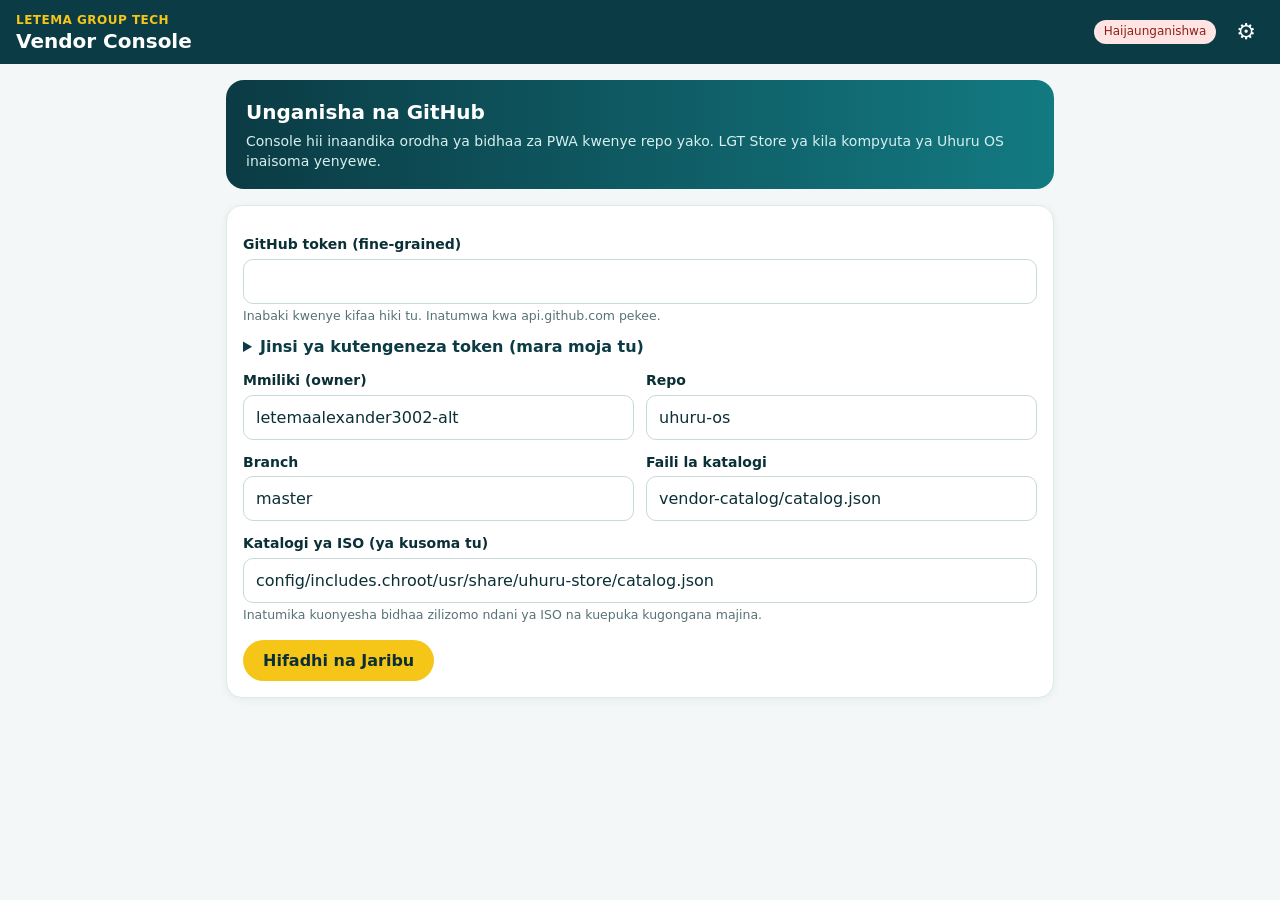
==== vendor-console/index.html @ 07d355ff "v16.0: awamu ya 6 - programu halisi za Letema, katalogi ya mbali na Vendor Console" ====
<!doctype html>
<html lang="sw">
<head>
<meta charset="utf-8">
<meta name="viewport" content="width=device-width, initial-scale=1">
<meta name="theme-color" content="#0b3b44">
<title>Letema Group Tech · Vendor Console</title>
<style>
:root{--teal:#0b3b44;--teal2:#137a82;--ink:#0b2f36;--muted:#587274;--gold:#f5c518;--bg:#f3f7f7;--card:#fff;--line:#dfe9e9;--bad:#b42318;--ok:#067647;--warn:#b54708}
*{box-sizing:border-box}
html,body{margin:0;background:var(--bg);color:var(--ink);font-family:system-ui,-apple-system,"Segoe UI",Roboto,sans-serif;font-size:16px;line-height:1.45}
header.top{position:sticky;top:0;z-index:5;background:var(--teal);color:#fff;display:flex;align-items:center;gap:12px;padding:12px 16px}
.brand{color:var(--gold);font-size:12px;font-weight:700;letter-spacing:.04em;text-transform:uppercase}
.title{font-size:20px;font-weight:800;line-height:1.1}
.grow{flex:1;min-width:0}
.brand,.title{white-space:nowrap}
.pill{font-size:12px;padding:3px 10px;border-radius:999px;background:rgba(255,255,255,.14);white-space:nowrap;max-width:42vw;overflow:hidden;text-overflow:ellipsis}
.pill.ok{background:#d1fadf;color:#05603a}.pill.off{background:#fee4e2;color:#912018}
button{font:inherit;cursor:pointer}
.icon-btn{background:transparent;border:0;color:#fff;font-size:22px;padding:4px 8px;border-radius:8px}
.icon-btn:hover{background:rgba(255,255,255,.14)}
main{max-width:860px;margin:0 auto;padding:16px 16px 96px}
.hero{background:linear-gradient(90deg,var(--teal),var(--teal2));color:#fff;border-radius:18px;padding:18px 20px;margin-bottom:16px}
.hero h1{margin:0 0 4px;font-size:20px}.hero p{margin:0;color:#d6efef;font-size:14px}
.card{background:var(--card);border:1px solid var(--line);border-radius:16px;padding:16px;box-shadow:0 2px 8px rgba(11,59,68,.06);margin-bottom:12px}
.row{display:flex;gap:12px;align-items:center}
.app{display:flex;gap:14px;align-items:center}
.app img,.app .ph{width:56px;height:56px;border-radius:12px;flex:none;object-fit:contain;background:#eef3f3}
.app .ph{display:flex;align-items:center;justify-content:center;font-weight:800;color:var(--teal);font-size:22px}
.app .meta{flex:1;min-width:0}
.app .name{font-weight:700;overflow:hidden;text-overflow:ellipsis;white-space:nowrap}
.app .sub{color:var(--muted);font-size:13px;overflow-wrap:anywhere}
.badge{display:inline-block;font-size:11px;font-weight:700;border-radius:999px;padding:1px 9px;background:#e6f1f1;color:var(--teal);margin-right:6px}
.badge.gold{background:var(--gold);color:var(--ink)}.badge.off{background:#fee4e2;color:#912018}
.btn{border:0;border-radius:999px;padding:9px 20px;font-weight:700;background:var(--gold);color:var(--ink)}
.btn:hover{background:#ffd43b}.btn.dark{background:var(--teal);color:#fff}.btn.dark:hover{background:var(--teal2)}
.btn.ghost{background:transparent;border:1px solid #c9d8d8;color:var(--muted)}
.btn.danger{background:transparent;border:1px solid var(--bad);color:var(--bad)}
.btn:disabled{opacity:.5;cursor:not-allowed}
h2{font-size:15px;margin:20px 0 10px;color:var(--teal);text-transform:uppercase;letter-spacing:.04em}
label{display:block;font-weight:600;font-size:14px;margin:12px 0 4px}
.hint{font-weight:400;color:var(--muted);font-size:12.5px;margin-top:3px}
input[type=text],input[type=password],input[type=number],input[type=url],select,textarea{width:100%;font:inherit;padding:10px 12px;border:1px solid #c9d8d8;border-radius:10px;background:#fff;color:var(--ink)}
textarea{min-height:84px;resize:vertical}
input:focus,select:focus,textarea:focus{outline:2px solid var(--gold);border-color:var(--gold)}
.grid2{display:grid;grid-template-columns:1fr 1fr;gap:12px}
@media(max-width:560px){.grid2{grid-template-columns:1fr}}
.banner{border-radius:12px;padding:10px 14px;margin-bottom:12px;font-size:14px}
.banner.warn{background:#fffaeb;border:1px solid #fedf89;color:var(--warn)}
.banner.bad{background:#fef3f2;border:1px solid #fecdca;color:var(--bad)}
.banner.ok{background:#ecfdf3;border:1px solid #abefc6;color:var(--ok)}
details{margin-top:10px}summary{cursor:pointer;font-weight:600;color:var(--teal)}
ol{padding-left:20px;margin:8px 0}li{margin:4px 0}
code{background:#eef3f3;border-radius:6px;padding:1px 6px;font-size:13px}
#overlay{position:fixed;inset:0;background:rgba(11,47,54,.55);z-index:20;display:flex;align-items:flex-end;justify-content:center;overflow:auto}
#overlay[hidden]{display:none}
.sheet{background:var(--bg);width:100%;max-width:760px;border-radius:20px 20px 0 0;padding:18px 16px 28px;max-height:96vh;overflow:auto}
@media(min-width:800px){#overlay{align-items:center}.sheet{border-radius:20px}}
.sheet h3{margin:0 0 6px;font-size:18px}
.preview{border:1px dashed #b7c9c9;border-radius:16px;padding:14px;background:#fff;margin:6px 0 4px;max-width:320px}
.preview .pn{font-weight:700}.preview .pd{color:var(--muted);font-size:14px;margin:8px 0 10px;min-height:40px}
.preview .pb{display:inline-block;background:var(--gold);color:var(--ink);font-weight:800;border-radius:999px;padding:5px 18px;font-size:14px}
.switch{display:flex;gap:10px;align-items:center;margin-top:12px;font-weight:600}
.switch input{width:20px;height:20px}
.errs{margin:10px 0 0;padding:10px 14px;border-radius:12px;background:#fef3f2;color:var(--bad);font-size:14px}
.errs ul{margin:4px 0 0;padding-left:18px}
#busy{position:fixed;left:0;right:0;top:0;z-index:30;background:var(--gold);color:var(--ink);font-weight:700;text-align:center;padding:8px;font-size:14px}
#busy[hidden]{display:none}
#toast{position:fixed;left:50%;bottom:24px;transform:translateX(-50%);background:var(--teal);color:#fff;padding:12px 18px;border-radius:14px;max-width:92vw;z-index:40;box-shadow:0 8px 24px rgba(0,0,0,.25);font-size:14px}
#toast[hidden]{display:none}
.foot{color:var(--muted);font-size:12.5px;text-align:center;margin-top:24px}
</style>
</head>
<body>
<div id="busy" hidden></div>
<header class="top">
  <div class="grow"><div class="brand">Letema Group Tech</div><div class="title">Vendor Console</div></div>
  <span id="pill" class="pill off">Haijaunganishwa</span>
  <button class="icon-btn" id="gear" title="Mipangilio" aria-label="Mipangilio">⚙</button>
</header>
<main id="app"></main>
<div id="overlay" hidden><div class="sheet" id="sheet"></div></div>
<div id="toast" hidden role="status"></div>

<script>
'use strict';
/* ====================== Mipangilio ya msingi ====================== */
const CATEGORIES = [["letema","Bidhaa za Letema Group Tech"],["office","Ofisi na Uzalishaji"],["internet","Mtandao"],
  ["graphics","Picha na Michoro"],["media","Sauti na Video"],["education","Elimu"],["tools","Zana za Mfumo"]];
const CAT_NAME = Object.fromEntries(CATEGORIES);
const DEFAULTS = {owner:"letemaalexander3002-alt", repo:"uhuru-os", branch:"master",
  path:"vendor-catalog/catalog.json", builtin:"config/includes.chroot/usr/share/uhuru-store/catalog.json"};
const LIM = {name:60, summary:240, keywords:200, iconBytes:60*1024, catalogBytes:900*1024};
const ID_RE = /^[a-z0-9][a-z0-9-]{1,40}$/;
const URL_RE = /^https:\/\/[A-Za-z0-9.-]+(:[0-9]{1,5})?(\/[A-Za-z0-9._~:\/?#\[\]@!&()*+,;=%-]*)?$/;

class Err extends Error {}

/* ====================== Hifadhi ya kifaa (token inabaki hapa tu) ====================== */
const mem = {};
const store = {
  get(k){ try { return localStorage.getItem(k); } catch(e){ return mem[k] || null; } },
  set(k,v){ try { localStorage.setItem(k,v); } catch(e){ mem[k] = v; } },
  del(k){ try { localStorage.removeItem(k); } catch(e){ delete mem[k]; } }
};
function loadCfg(){
  let c = {};
  try { c = JSON.parse(store.get('lgtvc.cfg') || '{}'); } catch(e){}
  return Object.assign({}, DEFAULTS, c, {token: store.get('lgtvc.tok') || ''});
}
function saveCfg(c){
  const {token, ...rest} = c;
  store.set('lgtvc.cfg', JSON.stringify(rest));
  store.set('lgtvc.tok', token);
}

/* ====================== Hali ====================== */
const S = {cfg: loadCfg(), view: 'setup', catalog: null, sha: null, builtins: null, repoInfo: null, warn: [], status: null};

/* ====================== Zana za DOM ====================== */
const $ = (s, el=document) => el.querySelector(s);
function h(tag, props, ...kids){
  const el = document.createElement(tag);
  for (const [k,v] of Object.entries(props || {})){
    if (v == null || v === false) continue;
    if (k === 'class') el.className = v;
    else if (k === 'text') el.textContent = v;
    else if (k.startsWith('on')) el.addEventListener(k.slice(2), v);
    else if (k === 'value') el.value = v;
    else if (k === 'checked') el.checked = true;
    else el.setAttribute(k, v === true ? '' : v);
  }
  for (const kid of kids.flat()){
    if (kid == null || kid === false) continue;
    el.append(kid.nodeType ? kid : document.createTextNode(String(kid)));
  }
  return el;
}
let toastTimer = null;
function toast(msg, ms=5000){
  const t = $('#toast'); t.textContent = msg; t.hidden = false;
  clearTimeout(toastTimer); toastTimer = setTimeout(() => { t.hidden = true; }, ms);
}
function setBusy(msg){ const b = $('#busy'); b.textContent = msg || ''; b.hidden = !msg; }

/* ====================== Ukaguzi (sawa na ule wa LGT Store) ====================== */
function ctlFree(s){ for (const ch of s){ const c = ch.codePointAt(0); if (c < 32 || c === 127) return false; } return true; }
function slugify(name){
  let s = name.normalize('NFD').replace(/[\u0300-\u036f]/g, '').toLowerCase().replace(/[^a-z0-9]+/g, '-').replace(/^-+|-+$/g, '').slice(0, 41).replace(/-+$/g, '');
  if (s.length < 2) s = 'app-' + Math.random().toString(36).slice(2, 6);
  return s;
}
function validateApp(a){
  const e = [];
  if (!ID_RE.test(a.id || '')) e.push('ID: herufi ndogo, namba na "-" tu (herufi 2 hadi 41, anza na herufi/namba).');
  if (!a.name || !a.name.trim() || a.name.length > LIM.name || !ctlFree(a.name)) e.push('Jina: linahitajika (si zaidi ya herufi ' + LIM.name + ').');
  if (!a.summary || !a.summary.trim() || a.summary.length > LIM.summary || !ctlFree(a.summary)) e.push('Maelezo: yanahitajika (si zaidi ya herufi ' + LIM.summary + ', mstari mmoja).');
  if ((a.keywords || '').length > LIM.keywords || !ctlFree(a.keywords || '')) e.push('Maneno ya kutafuta: si zaidi ya herufi ' + LIM.keywords + '.');
  if (!CAT_NAME[a.category]) e.push('Kundi si sahihi.');
  if (!a.url || a.url.length > 300 || !URL_RE.test(a.url)) e.push('URL lazima ianze na https:// na isiwe na nafasi wala nukuu.');
  if (!Number.isInteger(a.priority) || a.priority < -1000 || a.priority > 1000) e.push('Kipaumbele: namba nzima kati ya -1000 na 1000 (ndogo = inaonekana kwanza).');
  if (a.icon_png && (!a.icon_png.startsWith('data:image/png;base64,'))) e.push('Ikoni lazima iwe PNG.');
  return e;
}
function cleanApp(a){
  const out = {id: a.id, type: 'pwa', name: a.name.trim(), category: a.category, summary: a.summary.trim(),
    url: a.url.trim(), priority: a.priority, keywords: (a.keywords || '').trim(), enabled: a.enabled !== false};
  if (a.icon_png) out.icon_png = a.icon_png;
  return out;
}

/* ====================== GitHub ====================== */
const enc = p => p.split('/').map(encodeURIComponent).join('/');
function toB64(str){
  const bytes = new TextEncoder().encode(str); let bin = '';
  for (let i = 0; i < bytes.length; i += 0x8000) bin += String.fromCharCode.apply(null, bytes.subarray(i, i + 0x8000));
  return btoa(bin);
}
function fromB64(b64){
  const bin = atob(b64.replace(/\s/g, ''));
  return new TextDecoder().decode(Uint8Array.from(bin, c => c.charCodeAt(0)));
}
async function gh(method, path, body, accept){
  const c = S.cfg;
  let res;
  try {
    res = await fetch('https://api.github.com' + path, {method, cache: 'no-store',
      headers: Object.assign({'Authorization': 'Bearer ' + c.token, 'Accept': accept || 'application/vnd.github+json',
        'X-GitHub-Api-Version': '2022-11-28'}, body ? {'Content-Type': 'application/json'} : {}),
      body: body ? JSON.stringify(body) : undefined});
  } catch(e){ throw new Err('Hakuna mtandao au GitHub haifikiki. Angalia muunganisho kisha ujaribu tena.'); }
  return res;
}
async function ghError(res, what){
  let msg = ''; try { msg = (await res.json()).message || ''; } catch(e){}
  if (res.status === 401) return new Err('Token si sahihi au imeisha muda. Tengeneza token mpya (⚙ Mipangilio).');
  if (res.status === 403) return new Err(/rate limit/i.test(msg) ? 'GitHub imezuia maombi mengi kwa muda. Subiri dakika chache.' : 'Token haina ruhusa. Inahitaji "Contents: Read and write" kwa repo hii.');
  if (res.status === 404) return new Err(what === 'repo' ? 'Repo haipatikani, au token haina ufikiaji wa repo hii. Angalia jina la mmiliki/repo na ruhusa za token.' : 'Faili halipatikani.');
  return new Err('GitHub imerudisha hitilafu ' + res.status + (msg ? ': ' + msg : ''));
}
async function readFile(path){
  const c = S.cfg;
  const res = await gh('GET', '/repos/' + enc(c.owner) + '/' + enc(c.repo) + '/contents/' + enc(path) + '?ref=' + encodeURIComponent(c.branch));
  if (res.status === 404) return null;
  if (!res.ok) throw await ghError(res);
  const j = await res.json();
  let text;
  if (j.content && j.encoding === 'base64') text = fromB64(j.content);
  else {
    const raw = await gh('GET', '/repos/' + enc(c.owner) + '/' + enc(c.repo) + '/contents/' + enc(path) + '?ref=' + encodeURIComponent(c.branch), null, 'application/vnd.github.raw+json');
    if (!raw.ok) throw await ghError(raw);
    text = await raw.text();
  }
  return {sha: j.sha, text};
}
async function readCatalog(){
  const f = await readFile(S.cfg.path);
  if (!f) return {catalog: {format: 1, updated: '', apps: []}, sha: null};
  let cat;
  try { cat = JSON.parse(f.text); } catch(e){ throw new Err('Faili la katalogi (' + S.cfg.path + ') limeharibika. Lirekebishe kwenye GitHub au lifute.'); }
  if (!cat || cat.format !== 1 || !Array.isArray(cat.apps)) throw new Err('Faili la katalogi lina muundo usiojulikana.');
  return {catalog: cat, sha: f.sha};
}
/* Inasoma upya kutoka GitHub, inatumia mabadiliko, inaandika; mgongano wa sha ukitokea inarudia (hadi mara 3). */
async function publish(mutate, message){
  const c = S.cfg;
  for (let attempt = 0; attempt < 3; attempt++){
    const cur = await readCatalog();
    const next = mutate(JSON.parse(JSON.stringify(cur.catalog)));
    next.format = 1; next.updated = new Date().toISOString();
    const text = JSON.stringify(next, null, 1) + '\n';
    if (new TextEncoder().encode(text).length > LIM.catalogBytes) throw new Err('Katalogi imekuwa kubwa mno (zaidi ya 900KB). Futa bidhaa zisizotumika au tumia ikoni ndogo.');
    const body = {message, content: toB64(text), branch: c.branch};
    if (cur.sha) body.sha = cur.sha;
    const res = await gh('PUT', '/repos/' + enc(c.owner) + '/' + enc(c.repo) + '/contents/' + enc(c.path), body);
    if (res.ok){ const j = await res.json(); S.catalog = next; S.sha = j.content && j.content.sha; return next; }
    if (res.status === 409 || res.status === 422) continue;
    throw await ghError(res);
  }
  throw new Err('Imeshindikana kuchapisha: mgongano wa mabadiliko mara 3. Jaribu tena.');
}
async function checkPublic(){
  const c = S.cfg;
  const url = 'https://raw.githubusercontent.com/' + c.owner + '/' + c.repo + '/' + c.branch + '/' + c.path + '?cb=' + Date.now();
  try { const r = await fetch(url, {cache: 'no-store'}); return r.ok; } catch(e){ return null; }
}

/* ====================== Ikoni: picha yoyote -> PNG ndogo ====================== */
function blobToDataURI(blob){
  return new Promise((res, rej) => { const r = new FileReader(); r.onload = () => res(r.result); r.onerror = () => rej(new Err('Imeshindikana kusoma picha.')); r.readAsDataURL(blob); });
}
async function fileToPng(file){
  if (!file.type.startsWith('image/')) throw new Err('Chagua faili la picha (PNG, JPG, SVG au WEBP).');
  if (file.size > 5 * 1024 * 1024) throw new Err('Picha ni kubwa mno (zaidi ya 5MB).');
  const url = URL.createObjectURL(file);
  try {
    const img = await new Promise((res, rej) => { const i = new Image(); i.onload = () => res(i); i.onerror = () => rej(new Err('Picha haisomeki.')); i.src = url; });
    for (const size of [192, 128, 96]){
      const cv = document.createElement('canvas'); cv.width = cv.height = size;
      const g = cv.getContext('2d');
      const w = img.naturalWidth || size, hh = img.naturalHeight || size, k = Math.min(size / w, size / hh);
      const dw = Math.max(1, Math.round(w * k)), dh = Math.max(1, Math.round(hh * k));
      g.clearRect(0, 0, size, size); g.drawImage(img, (size - dw) / 2, (size - dh) / 2, dw, dh);
      const blob = await new Promise(r => cv.toBlob(r, 'image/png'));
      if (blob && blob.size <= LIM.iconBytes) return await blobToDataURI(blob);
    }
    throw new Err('Ikoni ni ngumu mno (inazidi 60KB hata ikipunguzwa). Tumia picha rahisi zaidi.');
  } finally { URL.revokeObjectURL(url); }
}

/* ====================== Muunganisho ====================== */
function setPill(ok, text){ const p = $('#pill'); p.className = 'pill ' + (ok ? 'ok' : 'off'); p.textContent = text; }
async function connect(){
  const c = S.cfg;
  if (!c.token){ S.view = 'setup'; render(); return; }
  setBusy('Inaunganisha na GitHub…');
  try {
    const res = await gh('GET', '/repos/' + enc(c.owner) + '/' + enc(c.repo));
    if (!res.ok) throw await ghError(res, 'repo');
    const info = await res.json();
    if (!info.permissions || !info.permissions.push) throw new Err('Token haina ruhusa ya kuandika kwenye repo hii. Weka "Contents: Read and write".');
    S.repoInfo = info; S.warn = [];
    if (info.private) S.warn.push('Repo hii ni ya FARAGHA (private): kompyuta za watumiaji hazitaweza kusoma katalogi. Ifanye repo iwe ya umma (public), au tumia repo ya umma kwa katalogi tu.');
    const cat = await readCatalog(); S.catalog = cat.catalog; S.sha = cat.sha;
    try {
      const b = await readFile(c.builtin);
      S.builtins = b ? JSON.parse(b.text) : null;
    } catch(e){ S.builtins = null; }
    setPill(true, c.owner + '/' + c.repo);
    S.view = 'main';
  } catch(e){
    setPill(false, 'Haijaunganishwa');
    S.view = 'setup'; S.error = e.message || String(e);
  } finally { setBusy(''); render(); }
}

/* ====================== Skrini: Mipangilio ====================== */
function viewSetup(){
  const c = S.cfg;
  const f = {};
  const field = (key, label, type, hint) => {
    f[key] = h('input', {type: type || 'text', value: c[key] || '', autocomplete: 'off', spellcheck: 'false', id: 'f-' + key});
    return [h('label', {for: 'f-' + key}, label), f[key], hint ? h('div', {class: 'hint', text: hint}) : null];
  };
  return h('div', {},
    h('div', {class: 'hero'}, h('h1', {text: 'Unganisha na GitHub'}),
      h('p', {text: 'Console hii inaandika orodha ya bidhaa za PWA kwenye repo yako. LGT Store ya kila kompyuta ya Uhuru OS inaisoma yenyewe.'})),
    S.error ? h('div', {class: 'banner bad', text: S.error}) : null,
    h('div', {class: 'card'},
      field('token', 'GitHub token (fine-grained)', 'password', 'Inabaki kwenye kifaa hiki tu. Inatumwa kwa api.github.com pekee.'),
      h('details', {},
        h('summary', {text: 'Jinsi ya kutengeneza token (mara moja tu)'}),
        h('ol', {},
          h('li', {}, 'GitHub → picha yako → Settings → Developer settings → Personal access tokens → Fine-grained tokens → Generate new token.'),
          h('li', {}, 'Repository access: "Only select repositories" → chagua repo ya ', h('code', {text: c.repo}), '.'),
          h('li', {}, 'Permissions → Repository permissions → ', h('code', {text: 'Contents: Read and write'}), '.'),
          h('li', {}, 'Generate token, nakili (inaanza na ', h('code', {text: 'github_pat_'}), ') na ubandike kwenye kisanduku hapo juu.'))),
      h('div', {class: 'grid2'},
        h('div', {}, field('owner', 'Mmiliki (owner)')),
        h('div', {}, field('repo', 'Repo'))),
      h('div', {class: 'grid2'},
        h('div', {}, field('branch', 'Branch')),
        h('div', {}, field('path', 'Faili la katalogi'))),
      field('builtin', 'Katalogi ya ISO (ya kusoma tu)', 'text', 'Inatumika kuonyesha bidhaa zilizomo ndani ya ISO na kuepuka kugongana majina.'),
      h('div', {class: 'row', style: 'margin-top:16px'},
        h('button', {class: 'btn', id: 'save-cfg', text: 'Hifadhi na Jaribu', onclick: () => {
          const nc = {}; for (const k of Object.keys(f)) nc[k] = f[k].value.trim();
          if (!nc.token){ S.error = 'Weka token.'; render(); return; }
          if (!nc.owner || !nc.repo || !nc.branch || !nc.path){ S.error = 'Jaza mmiliki, repo, branch na faili la katalogi.'; render(); return; }
          if (nc.path.includes('..') || nc.path.startsWith('/')){ S.error = 'Njia ya faili si sahihi.'; render(); return; }
          S.cfg = nc; S.error = ''; saveCfg(nc); connect();
        }}),
        S.cfg.token ? h('button', {class: 'btn ghost', text: 'Ondoa token', onclick: () => { store.del('lgtvc.tok'); S.cfg.token = ''; S.view = 'setup'; setPill(false, 'Haijaunganishwa'); render(); toast('Token imeondolewa kwenye kifaa hiki.'); }}) : null)));
}

/* ====================== Skrini: Orodha ====================== */
function hostOf(u){ try { return new URL(u).host; } catch(e){ return u; } }
function appRow(a, opts){
  const icon = a.icon_png ? h('img', {src: a.icon_png, alt: ''}) : h('div', {class: 'ph', text: (a.name || '?').trim().charAt(0).toUpperCase()});
  return h('div', {class: 'card app'}, icon,
    h('div', {class: 'meta'},
      h('div', {class: 'name', text: a.name}),
      h('div', {class: 'sub'}, h('span', {class: 'badge' + (a.category === 'letema' ? ' gold' : ''), text: a.category === 'letema' ? 'Letema' : (CAT_NAME[a.category] || a.category)}),
        a.enabled === false ? h('span', {class: 'badge off', text: 'Imefichwa'}) : null, hostOf(a.url))),
    opts && opts.edit ? h('button', {class: 'btn dark', text: 'Hariri', onclick: () => openEditor(a)}) : null);
}
function viewMain(){
  const apps = (S.catalog && S.catalog.apps) || [];
  const built = S.builtins && Array.isArray(S.builtins.apps) ? S.builtins.apps : [];
  const builtPwa = built.filter(a => a.type === 'pwa');
  return h('div', {},
    ...S.warn.map(w => h('div', {class: 'banner warn', text: w})),
    S.status ? h('div', {class: 'banner ' + (S.status.pub === false ? 'warn' : 'ok'), id: 'status'},
      h('strong', {text: 'Imechapishwa ✔ '}), S.status.when + '. ',
      S.status.pub === true ? 'Inapatikana hadharani; kompyuta za Uhuru OS zitaiona zikifungua LGT Store au kubonyeza "Sasisha" (zikiwa na mtandao). GitHub inaweza kuchelewa hadi dakika 5.'
        : S.status.pub === false ? 'LAKINI faili haipatikani hadharani (repo ni private?). Watumiaji hawataiona hadi repo iwe ya umma.'
        : 'Haikuweza kuhakiki upatikanaji wa hadharani.') : null,
    h('div', {class: 'hero'}, h('h1', {text: 'Bidhaa za PWA kwenye LGT Store'}),
      h('p', {text: 'Ongeza, hariri au ficha bidhaa. Hazihitaji kujenga ISO upya: zinaonekana kwenye LGT Store na zinafunguka kama programu halisi.'})),
    h('div', {class: 'row'}, h('div', {class: 'grow'}, h('strong', {text: apps.length + ' kwenye katalogi ya mbali'})),
      h('button', {class: 'btn', id: 'add', text: '+ Ongeza PWA', onclick: () => openEditor(null)})),
    h('div', {style: 'height:10px'}),
    apps.length ? apps.map(a => appRow(a, {edit: true})) : h('div', {class: 'card', id: 'empty', text: 'Bado hakuna bidhaa. Bonyeza "+ Ongeza PWA".'}),
    h('h2', {text: 'Zilizomo ndani ya ISO (zinasomwa tu)'}),
    builtPwa.length ? builtPwa.map(a => appRow(Object.assign({}, a, {enabled: true}), {})) : h('div', {class: 'card', text: S.builtins ? 'Hakuna PWA kwenye katalogi ya ISO.' : 'Katalogi ya ISO haikusomeka (angalia njia kwenye ⚙ Mipangilio).'}),
    built.length ? h('div', {class: 'hint', text: 'Pamoja na programu ' + built.filter(a => a.type === 'apt').length + ' za Debian.'}) : null,
    h('div', {class: 'row', style: 'margin-top:16px'}, h('button', {class: 'btn ghost', text: 'Sasisha orodha', onclick: connect})),
    h('div', {class: 'foot', text: 'Letema Group Tech · Vendor Console 1.0'}));
}

/* ====================== Mhariri ====================== */
function openEditor(app){
  const isNew = !app;
  const A = app ? Object.assign({}, app) : {id: '', type: 'pwa', name: '', category: 'letema', summary: '', url: 'https://', priority: 50, keywords: '', enabled: true, icon_png: ''};
  let idTouched = !isNew;
  const sheet = $('#sheet'); sheet.textContent = '';
  const el = {};
  const mk = (key, props) => { el[key] = h(props.tag || 'input', props.attrs || {}); return el[key]; };
  const prev = h('div', {class: 'preview'});
  const errBox = h('div', {class: 'errs', hidden: true});
  const idHint = h('div', {class: 'hint'});
  function read(){
    A.name = el.name.value; A.url = el.url.value.trim(); A.category = el.category.value; A.summary = el.summary.value.replace(/\s*\n\s*/g, ' ');
    A.keywords = el.keywords.value; A.priority = el.priority.value === '' ? NaN : Number(el.priority.value);
    A.enabled = el.enabled.checked; A.id = el.id.value.trim();
  }
  function refresh(){
    read();
    if (!idTouched && isNew){ el.id.value = A.id = slugify(A.name || ''); if (!A.name) el.id.value = A.id = ''; }
    const built = (S.builtins && S.builtins.apps) || [];
    const clash = built.find(b => b.id === A.id);
    idHint.textContent = !A.id ? '' : clash ? (clash.type === 'pwa' ? 'Onyo: ID hii ni ya bidhaa ya ISO "' + clash.name + '"; maelezo yako yatabadilisha yake.' : 'ID hii ni ya programu ya Debian ("' + clash.name + '"): chagua ID nyingine.')
      : (isNew && ((S.catalog && S.catalog.apps) || []).some(x => x.id === A.id)) ? 'ID hii tayari ipo kwenye katalogi: itabadilisha iliyopo.' : '';
    prev.textContent = '';
    prev.append(h('div', {class: 'app'}, A.icon_png ? h('img', {src: A.icon_png, alt: ''}) : h('div', {class: 'ph', text: (A.name || '?').trim().charAt(0).toUpperCase()}),
      h('div', {class: 'meta'}, h('div', {class: 'pn', text: A.name || 'Jina la bidhaa'}), h('span', {class: 'badge' + (A.category === 'letema' ? ' gold' : ''), text: A.category === 'letema' ? 'Letema' : 'PWA'}))),
      h('div', {class: 'pd', text: A.summary || 'Maelezo mafupi yataonekana hapa.'}), h('span', {class: 'pb', text: 'Sakinisha'}));
  }
  const field = (label, node, hint) => h('div', {}, h('label', {}, label), node, hint ? h('div', {class: 'hint', text: hint}) : null);
  mk('name', {attrs: {type: 'text', value: A.name, maxlength: LIM.name, id: 'e-name', placeholder: 'mf. Letema POS'}});
  mk('id', {attrs: {type: 'text', value: A.id, id: 'e-id', spellcheck: 'false', autocomplete: 'off'}});
  if (!isNew) el.id.disabled = true;
  mk('url', {attrs: {type: 'url', value: A.url, id: 'e-url', spellcheck: 'false', autocomplete: 'off', placeholder: 'https://mfano.co.tz'}});
  el.category = h('select', {id: 'e-category'}, CATEGORIES.map(([id, nm]) => h('option', {value: id, text: nm})));
  el.category.value = A.category;
  mk('summary', {tag: 'textarea', attrs: {id: 'e-summary', maxlength: LIM.summary, placeholder: 'Maelezo mafupi ya Kiswahili (mstari mmoja)'}});
  el.summary.value = A.summary;
  mk('keywords', {attrs: {type: 'text', value: A.keywords || '', id: 'e-keywords', maxlength: LIM.keywords, placeholder: 'maneno ya kutafuta yaliyotenganishwa kwa nafasi'}});
  mk('priority', {attrs: {type: 'number', value: String(A.priority), id: 'e-priority', step: '1'}});
  mk('enabled', {attrs: {type: 'checkbox', id: 'e-enabled'}}); el.enabled.checked = A.enabled !== false;
  const file = h('input', {type: 'file', accept: 'image/*', id: 'e-icon'});
  file.addEventListener('change', async () => {
    if (!file.files[0]) return;
    try { setBusy('Inatengeneza ikoni…'); A.icon_png = await fileToPng(file.files[0]); refresh(); }
    catch(e){ showErrs([e.message]); } finally { setBusy(''); }
  });
  function showErrs(list){ errBox.textContent = ''; errBox.hidden = !list.length; if (list.length){ errBox.append('Rekebisha haya:', h('ul', {}, list.map(x => h('li', {text: x})))); errBox.scrollIntoView({block: 'nearest'}); } }
  for (const k of ['name', 'id', 'url', 'category', 'summary', 'keywords', 'priority', 'enabled']){
    el[k].addEventListener('input', () => { if (k === 'id') idTouched = true; refresh(); });
    el[k].addEventListener('change', refresh);
  }
  async function save(){
    read(); const errs = validateApp(A);
    const clash = ((S.builtins && S.builtins.apps) || []).find(b => b.id === A.id && b.type !== 'pwa');
    if (clash) errs.push('ID "' + A.id + '" ni ya programu ya Debian; chagua ID nyingine.');
    showErrs(errs); if (errs.length) return;
    const clean = cleanApp(A);
    try {
      setBusy('Inachapisha kwenye GitHub…'); $('#e-save').disabled = true;
      await publish(cat => { const i = cat.apps.findIndex(x => x.id === clean.id); if (i >= 0) cat.apps[i] = clean; else cat.apps.push(clean); return cat; },
        'vendor-console: ' + (isNew ? 'ongeza' : 'hariri') + ' ' + clean.name + ' [skip ci]');
      closeEditor(); await afterPublish(); toast('Imechapishwa: ' + clean.name);
    } catch(e){ showErrs([e.message || String(e)]); $('#e-save').disabled = false; } finally { setBusy(''); }
  }
  async function remove(){
    if (!confirm('Futa "' + A.name + '" kwenye katalogi? Haitaonekana tena kwenye LGT Store.')) return;
    try {
      setBusy('Inafuta…');
      await publish(cat => { cat.apps = cat.apps.filter(x => x.id !== A.id); return cat; }, 'vendor-console: futa ' + A.name + ' [skip ci]');
      closeEditor(); await afterPublish(); toast('Imefutwa: ' + A.name);
    } catch(e){ showErrs([e.message || String(e)]); } finally { setBusy(''); }
  }
  sheet.append(h('h3', {text: isNew ? 'Ongeza PWA mpya' : 'Hariri: ' + A.name}),
    h('div', {class: 'hint', text: 'Itafunguka kama programu yake kwenye Uhuru OS (dirisha lake, ikoni yake, kwenye menyu).'}),
    field('Jina la bidhaa', el.name), field('URL ya programu (https)', el.url), field('ID (ya ndani, haibadiliki baadaye)', el.id), idHint,
    field('Kundi', el.category), field('Maelezo mafupi', el.summary), field('Maneno ya kutafuta (si lazima)', el.keywords),
    field('Kipaumbele', el.priority, 'Namba ndogo inaonekana kwanza ndani ya kundi.'),
    field('Ikoni (picha yoyote; inabadilishwa kuwa PNG ndogo)', file, 'Bila ikoni, Store itatumia ikoni ya kundi.'),
    h('label', {class: 'switch'}, el.enabled, 'Ionekane kwenye LGT Store'),
    h('div', {class: 'hint', text: 'Hakiki:'}), prev, errBox,
    h('div', {class: 'row', style: 'margin-top:18px;flex-wrap:wrap'},
      h('button', {class: 'btn', id: 'e-save', text: 'Hifadhi na Chapisha', onclick: save}),
      h('button', {class: 'btn ghost', text: 'Ghairi', onclick: closeEditor}),
      isNew ? null : h('button', {class: 'btn danger', text: 'Futa', onclick: remove})));
  $('#overlay').hidden = false; refresh();
}
function closeEditor(){ $('#overlay').hidden = true; $('#sheet').textContent = ''; }
$('#overlay').addEventListener('mousedown', e => { if (e.target.id === 'overlay') closeEditor(); });

async function afterPublish(){
  const pub = await checkPublic();
  S.status = {when: new Date().toLocaleTimeString('sw-TZ', {hour: '2-digit', minute: '2-digit'}), pub};
  render();
}

/* ====================== Uchoraji ====================== */
function render(){
  const app = $('#app'); app.textContent = '';
  app.append(S.view === 'main' ? viewMain() : viewSetup());
}
$('#gear').addEventListener('click', () => { S.view = 'setup'; S.error = ''; render(); });

setPill(false, 'Haijaunganishwa');
if (S.cfg.token) connect(); else render();
</script>
</body>
</html>
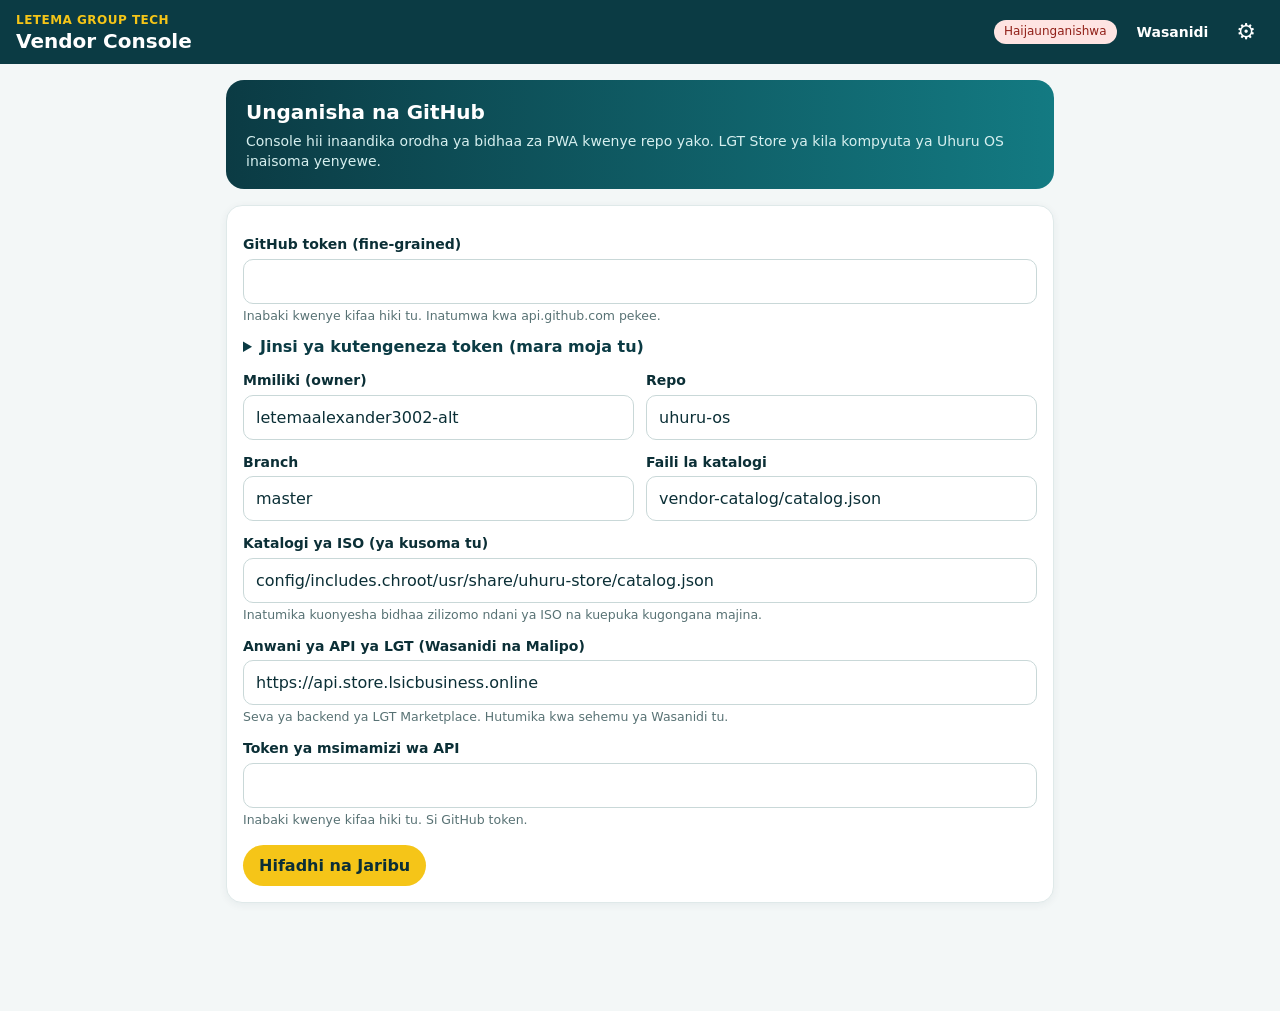
==== commit 5e1d87bc: "v18.1: Vendor Console 2.1 + Developer Portal [skip ci]" ====
--- a/vendor-console/index.html
+++ b/vendor-console/index.html
@@ -19,7 +19,7 @@
 button{font:inherit;cursor:pointer}
 .icon-btn{background:transparent;border:0;color:#fff;font-size:22px;padding:4px 8px;border-radius:8px}
 .icon-btn:hover{background:rgba(255,255,255,.14)}
-main{max-width:860px;margin:0 auto;padding:16px 16px 96px}
+main{max-width:860px;margin:0 auto;padding:16px 16px 96px;overflow-x:hidden}
 .hero{background:linear-gradient(90deg,var(--teal),var(--teal2));color:#fff;border-radius:18px;padding:18px 20px;margin-bottom:16px}
 .hero h1{margin:0 0 4px;font-size:20px}.hero p{margin:0;color:#d6efef;font-size:14px}
 .card{background:var(--card);border:1px solid var(--line);border-radius:16px;padding:16px;box-shadow:0 2px 8px rgba(11,59,68,.06);margin-bottom:12px}
@@ -32,7 +32,7 @@
 .app .sub{color:var(--muted);font-size:13px;overflow-wrap:anywhere}
 .badge{display:inline-block;font-size:11px;font-weight:700;border-radius:999px;padding:1px 9px;background:#e6f1f1;color:var(--teal);margin-right:6px}
 .badge.gold{background:var(--gold);color:var(--ink)}.badge.off{background:#fee4e2;color:#912018}
-.btn{border:0;border-radius:999px;padding:9px 20px;font-weight:700;background:var(--gold);color:var(--ink)}
+.btn{border:0;border-radius:999px;padding:9px 16px;font-weight:700;background:var(--gold);color:var(--ink)}
 .btn:hover{background:#ffd43b}.btn.dark{background:var(--teal);color:#fff}.btn.dark:hover{background:var(--teal2)}
 .btn.ghost{background:transparent;border:1px solid #c9d8d8;color:var(--muted)}
 .btn.danger{background:transparent;border:1px solid var(--bad);color:var(--bad)}
@@ -76,6 +76,7 @@
 <header class="top">
   <div class="grow"><div class="brand">Letema Group Tech</div><div class="title">Vendor Console</div></div>
   <span id="pill" class="pill off">Haijaunganishwa</span>
+  <button class="icon-btn" id="adm" title="Wasanidi na Malipo" aria-label="Wasanidi na Malipo" style="font-size:14px;font-weight:700">Wasanidi</button>
   <button class="icon-btn" id="gear" title="Mipangilio" aria-label="Mipangilio">⚙</button>
 </header>
 <main id="app"></main>
@@ -88,7 +89,8 @@
 const CATEGORIES = [["letema","Bidhaa za Letema Group Tech"],["office","Ofisi na Uzalishaji"],["internet","Mtandao"],
   ["graphics","Picha na Michoro"],["media","Sauti na Video"],["education","Elimu"],["tools","Zana za Mfumo"]];
 const CAT_NAME = Object.fromEntries(CATEGORIES);
-const DEFAULTS = {owner:"letemaalexander3002-alt", repo:"uhuru-os", branch:"master",
+const SAME_ORIGIN = (/^https?:$/.test(location.protocol) && /^\/(console|developers)\/?$/.test(location.pathname)) ? location.origin : '';
+const DEFAULTS = {apiBase: SAME_ORIGIN || 'https://api.store.lsicbusiness.online', owner:"letemaalexander3002-alt", repo:"uhuru-os", branch:"master",
   path:"vendor-catalog/catalog.json", builtin:"config/includes.chroot/usr/share/uhuru-store/catalog.json"};
 const LIM = {name:60, summary:240, keywords:200, iconBytes:60*1024, catalogBytes:900*1024};
 const ID_RE = /^[a-z0-9][a-z0-9-]{1,40}$/;
@@ -106,12 +108,13 @@
 function loadCfg(){
   let c = {};
   try { c = JSON.parse(store.get('lgtvc.cfg') || '{}'); } catch(e){}
-  return Object.assign({}, DEFAULTS, c, {token: store.get('lgtvc.tok') || ''});
+  return Object.assign({}, DEFAULTS, c, {token: store.get('lgtvc.tok') || '', admtok: store.get('lgtvc.admtok') || ''});
 }
 function saveCfg(c){
-  const {token, ...rest} = c;
+  const {token, admtok, ...rest} = c;
   store.set('lgtvc.cfg', JSON.stringify(rest));
   store.set('lgtvc.tok', token);
+  store.set('lgtvc.admtok', admtok || '');
 }
 
 /* ====================== Hali ====================== */
@@ -130,7 +133,7 @@
     else if (k === 'checked') el.checked = true;
     else el.setAttribute(k, v === true ? '' : v);
   }
-  for (const kid of kids.flat()){
+  for (const kid of kids.flat(Infinity)){
     if (kid == null || kid === false) continue;
     el.append(kid.nodeType ? kid : document.createTextNode(String(kid)));
   }
@@ -322,6 +325,8 @@
         h('div', {}, field('branch', 'Branch')),
         h('div', {}, field('path', 'Faili la katalogi'))),
       field('builtin', 'Katalogi ya ISO (ya kusoma tu)', 'text', 'Inatumika kuonyesha bidhaa zilizomo ndani ya ISO na kuepuka kugongana majina.'),
+      field('apiBase', 'Anwani ya API ya LGT (Wasanidi na Malipo)', 'url', 'Seva ya backend ya LGT Marketplace. Hutumika kwa sehemu ya Wasanidi tu.'),
+      field('admtok', 'Token ya msimamizi wa API', 'password', 'Inabaki kwenye kifaa hiki tu. Si GitHub token.'),
       h('div', {class: 'row', style: 'margin-top:16px'},
         h('button', {class: 'btn', id: 'save-cfg', text: 'Hifadhi na Jaribu', onclick: () => {
           const nc = {}; for (const k of Object.keys(f)) nc[k] = f[k].value.trim();
@@ -365,7 +370,7 @@
     builtPwa.length ? builtPwa.map(a => appRow(Object.assign({}, a, {enabled: true}), {})) : h('div', {class: 'card', text: S.builtins ? 'Hakuna PWA kwenye katalogi ya ISO.' : 'Katalogi ya ISO haikusomeka (angalia njia kwenye ⚙ Mipangilio).'}),
     built.length ? h('div', {class: 'hint', text: 'Pamoja na programu ' + built.filter(a => a.type === 'apt').length + ' za Debian.'}) : null,
     h('div', {class: 'row', style: 'margin-top:16px'}, h('button', {class: 'btn ghost', text: 'Sasisha orodha', onclick: connect})),
-    h('div', {class: 'foot', text: 'Letema Group Tech · Vendor Console 1.0'}));
+    h('div', {class: 'foot', text: 'Letema Group Tech · Vendor Console 2.1'}));
 }
 
 /* ====================== Mhariri ====================== */
@@ -463,12 +468,327 @@
   render();
 }
 
+/* ====================== Wasanidi na Malipo (msimamizi) ====================== */
+const ADM = {dev: null, tab: 'dev', err: '', int: null, sales: null, form: {}};
+const PROVIDERS = [['', 'Hakuna (malipo ya mkono pekee)'], ['mpesa_tz', 'M-Pesa Tanzania (Vodacom)'], ['selcom', 'Selcom'], ['azampay', 'AzamPay']];
+const TIERS_ADM = [['STARTUP', 'Startup 85/15'], ['STANDARD', 'Standard 80/20'], ['FEATURED', 'Featured 75/25']];
+function bdg(text, tone){ return h('span', {class: 'badge ' + ({ok: '', warn: 'gold', bad: 'off'}[tone] || ''), text: text}); }
+async function admApi(method, path, body){
+  const base = (S.cfg.apiBase || '').replace(/\/+$/, '');
+  const tok = store.get('lgtvc.admtok') || '';
+  if (!base) throw new Err('Weka anwani ya API kwenye ⚙ Mipangilio.');
+  if (!tok) throw new Err('Weka token ya msimamizi kwenye ⚙ Mipangilio.');
+  let res;
+  try {
+    res = await fetch(base + path, {method, cache: 'no-store',
+      headers: Object.assign({'Accept': 'application/json', 'Authorization': 'Bearer ' + tok}, body ? {'Content-Type': 'application/json'} : {}),
+      body: body ? JSON.stringify(body) : undefined});
+  } catch(e){ throw new Err('Hakuna mtandao au API haifikiki.'); }
+  let j = {}; try { j = await res.json(); } catch(e){}
+  if (res.status === 401 || res.status === 403) throw new Err('Token ya msimamizi si sahihi au haina ruhusa.');
+  if (!res.ok) throw new Err(j.message || ('API imerudisha hitilafu ' + res.status));
+  return j;
+}
+async function admLoad(){
+  setBusy('Inapakia wasanidi…');
+  try {
+    ADM.dev = await admApi('GET', '/api/v1/admin/overview'); ADM.err = '';
+    try { ADM.int = await admApi('GET', '/api/v1/admin/integrations'); } catch(e){ ADM.int = null; }
+    try { ADM.sales = await admApi('GET', '/api/v1/admin/sales'); } catch(e){ ADM.sales = null; }
+  }
+  catch(e){ ADM.dev = null; ADM.err = e.message || String(e); }
+  finally { setBusy(''); render(); }
+}
+async function admDo(label, fn){
+  setBusy(label);
+  try { await fn(); toast('Imefanyika.'); await admLoad(); }
+  catch(e){ toast(e.message || String(e), 6000); }
+  finally { setBusy(''); }
+}
+function devName(d, id){ const x = (d.developers || []).find(v => v.id === id); return x ? x.company + ' (' + x.full_name + ')' : id; }
+const APP_ST = {IN_REVIEW: 'Inakaguliwa', APPROVED: 'Imeidhinishwa', REJECTED: 'Imekataliwa', SIGN_PENDING: 'Inasainiwa'};
+function viewAdmin(){
+  const d = ADM.dev;
+  const tabBtn = (id, text) => h('button', {class: 'btn ' + (ADM.tab === id ? 'dark' : 'ghost'), text: text, onclick: () => { ADM.tab = id; render(); }});
+  const head = h('div', {class: 'hero'}, h('h1', {text: 'Wasanidi na Malipo'}),
+    h('p', {text: 'Thibitisha KYC, weka ada, thibitisha malipo ya lipa namba, na lipa wasanidi kwa mkono pale gateway haipo.'}));
+  const tabs = h('div', {class: 'row', style: 'margin-bottom:12px;flex-wrap:wrap;gap:8px'}, tabBtn('dev', 'Wasanidi'), tabBtn('pay', 'Malipo'),
+    tabBtn('app', 'Programu'), tabBtn('prod', 'Bidhaa na Bei'), tabBtn('sales', 'Mauzo'), tabBtn('int', 'Miunganisho'), tabBtn('set', 'Mipangilio ya malipo'), h('button', {class: 'btn ghost', text: 'Pakia upya', onclick: admLoad}));
+  if (!d) return h('div', {}, head, tabs, h('div', {class: 'banner ' + (ADM.err ? 'bad' : 'warn'), text: ADM.err || 'Bonyeza "Pakia upya" kupakia data.'}));
+  let body;
+  if (ADM.tab === 'dev'){
+    body = (d.developers || []).length ? d.developers.map(dev => {
+      const kyc = dev.kyc_status;
+      return h('div', {class: 'card'},
+        h('div', {class: 'app'}, h('div', {class: 'meta'},
+          h('div', {class: 'name', text: dev.company + ' · ' + dev.full_name}),
+          h('div', {class: 'sub', text: dev.email + ' · ' + dev.country + ' · ' + dev.kyc_type + ' ' + (dev.kyc_mask || '')}),
+          h('div', {class: 'sub'}, bdg('KYC ' + kyc, kyc === 'VERIFIED' ? 'ok' : kyc === 'REJECTED' ? 'bad' : 'warn'),
+            bdg('Ada ' + dev.fee_status, dev.fee_status === 'PAID' ? 'ok' : 'warn'), bdg('Kiwango ' + dev.tier, ''),
+            dev.payout ? bdg('Malipo: ' + dev.payout.method + ' ' + dev.payout.account, '') : null))),
+        h('div', {class: 'row', style: 'margin-top:10px;flex-wrap:wrap'},
+          kyc !== 'VERIFIED' ? h('button', {class: 'btn dark', text: 'Thibitisha KYC', onclick: () => admDo('Inathibitisha…', () => admApi('POST', '/api/v1/admin/kyc', {dev_id: dev.id, approve: true}))}) : null,
+          kyc !== 'REJECTED' ? h('button', {class: 'btn danger', text: 'Kataa', onclick: () => { const note = prompt('Sababu ya kukataa (hiari):', '') || ''; admDo('Inakataa…', () => admApi('POST', '/api/v1/admin/kyc', {dev_id: dev.id, approve: false, note: note})); }}) : null,
+          h('button', {class: 'btn ghost', text: 'Ona KYC kamili', onclick: () => {
+            const reason = prompt('Sababu ya kuona KYC kamili (angalau herufi 10). Itarekodiwa kwenye ukaguzi:', '');
+            if (!reason) return;
+            admDo('Inafungua…', async () => { const j = await admApi('POST', '/api/v1/admin/kyc/reveal', {dev_id: dev.id, reason: reason}); alert('Namba ya KYC: ' + j.kyc_number); });
+          }}),
+          h('select', {id: 'tier-' + dev.id}, TIERS_ADM.map(([v, t]) => h('option', {value: v, text: t, selected: dev.tier === v ? true : null}))),
+          h('button', {class: 'btn ghost', text: 'Hifadhi kiwango', onclick: () => admDo('Inahifadhi…', () => admApi('POST', '/api/v1/admin/tier', {dev_id: dev.id, tier: $('#tier-' + dev.id).value}))})));
+    }) : h('div', {class: 'card', text: 'Bado hakuna wasanidi waliojisajili.'});
+  } else if (ADM.tab === 'pay'){
+    const fees = (d.payments || []).filter(p => p.kind === 'REG_FEE' && p.method === 'manual' && p.status !== 'PAID');
+    const pouts = (d.payouts || []).filter(p => p.status === 'QUEUED');
+    body = [
+      h('h2', {text: 'Ada za usajili za lipa namba zinazosubiri'}),
+      fees.length ? fees.map(p => h('div', {class: 'card'},
+        h('div', {class: 'name', text: devName(d, p.dev_id) + ' · TZS ' + p.amount}),
+        h('div', {class: 'sub', text: 'Kumbukumbu: ' + p.id + (p.claimed_ref ? ' · Mteja ameweka: ' + p.claimed_ref : '')}),
+        h('div', {class: 'row', style: 'margin-top:10px'},
+          h('input', {id: 'ext-' + p.id, placeholder: 'Namba ya muamala wa M-Pesa', autocomplete: 'off', style: 'flex:1'}),
+          h('button', {class: 'btn dark', text: 'Thibitisha', onclick: () => {
+            const v = $('#ext-' + p.id).value.trim(); if (!v){ toast('Weka namba ya muamala.'); return; }
+            admDo('Inathibitisha…', () => admApi('POST', '/api/v1/admin/fee/confirm', {ref: p.id, external_ref: v}));
+          }})))) : h('div', {class: 'card', text: 'Hakuna malipo ya lipa namba yanayosubiri.'}),
+      h('h2', {text: 'Malipo ya kumlipa msanidi kwa mkono'}),
+      pouts.length ? pouts.map(p => h('div', {class: 'card'},
+        h('div', {class: 'name', text: devName(d, p.dev_id) + ' · TZS ' + p.amount}),
+        h('div', {class: 'sub', text: p.method + ' → ' + p.account + ' · ombi ' + p.created.slice(0, 10)}),
+        h('div', {class: 'row', style: 'margin-top:10px'},
+          h('input', {id: 'pext-' + p.id, placeholder: 'Kumbukumbu ya malipo uliyofanya', autocomplete: 'off', style: 'flex:1'}),
+          h('button', {class: 'btn dark', text: 'Nimelipa', onclick: () => {
+            const v = $('#pext-' + p.id).value.trim(); if (!v){ toast('Weka kumbukumbu ya malipo.'); return; }
+            admDo('Inarekodi…', () => admApi('POST', '/api/v1/admin/payout/paid', {payout_id: p.id, external_ref: v}));
+          }})))) : h('div', {class: 'card', text: 'Hakuna maombi ya kutoa pesa.'})
+    ];
+  } else if (ADM.tab === 'app'){
+    body = (d.apps || []).length ? d.apps.map(a => h('div', {class: 'card'},
+      h('div', {class: 'name', text: a.name + ' · ' + devName(d, a.dev_id)}),
+      h('div', {class: 'sub', text: (a.package ? a.package + ' ' + (a.version || '') + ' · ' : '') + (a.sha256 ? 'sha256 ' + a.sha256.slice(0, 16) + '…' : (a.url || ''))}),
+      h('div', {class: 'sub'}, bdg(APP_ST[a.status] || a.status, a.status === 'APPROVED' ? 'ok' : a.status === 'REJECTED' ? 'bad' : 'warn'),
+        a.verdict ? bdg('Ukaguzi: ' + a.verdict, a.verdict === 'PASSED_AUTOMATED' ? 'ok' : a.verdict === 'REJECTED' ? 'bad' : 'warn') : null,
+        a.clamav ? bdg('ClamAV: ' + a.clamav, '') : null),
+      (a.reasons && a.reasons.length) ? h('ul', {class: 'sub'}, a.reasons.map(x => h('li', {text: x}))) : null,
+      (a.kind === 'deb' && (a.status === 'IN_REVIEW' || a.status === 'SIGN_PENDING')) ? h('div', {class: 'row', style: 'margin-top:10px;flex-wrap:wrap'},
+        h('input', {id: 'note-' + a.id, placeholder: 'Maelezo (hiari)', style: 'flex:1'}),
+        h('button', {class: 'btn dark', text: 'Idhinisha (GPG)', onclick: () => {
+          let override = false;
+          if (a.verdict === 'NEEDS_REVIEW'){ override = confirm('Hakuna AppArmor profile. Thibitisha kuwa sandbox ya kawaida inatosha?'); if (!override) return; }
+          admDo('Inasaini na kuidhinisha…', () => admApi('POST', '/api/v1/admin/apps/approve', {app_id: a.id, approve: true, override: override, note: $('#note-' + a.id).value.trim()}));
+        }}),
+        h('button', {class: 'btn danger', text: 'Kataa', onclick: () => admDo('Inakataa…', () => admApi('POST', '/api/v1/admin/apps/approve', {app_id: a.id, approve: false, note: $('#note-' + a.id).value.trim()}))})) : null)) :
+      h('div', {class: 'card', text: 'Hakuna programu zilizowasilishwa bado.'});
+  } else if (ADM.tab === 'prod'){
+    body = viewProducts(d);
+  } else if (ADM.tab === 'sales'){
+    body = viewSales();
+  } else if (ADM.tab === 'int'){
+    body = viewIntegrations();
+  } else {
+    const st = d.settings || {};
+    const owner = h('input', {id: 's-owner', value: st.owner_name || '', maxlength: '60'});
+    const lipa = h('input', {id: 's-lipa', value: st.owner_lipa_namba || '', inputmode: 'numeric', placeholder: 'mfano 123456'});
+    const fee = h('input', {id: 's-fee', type: 'number', min: '1', value: st.reg_fee_tzs || ''});
+    const manual = h('input', {id: 's-manual', type: 'checkbox'}); manual.checked = !!st.manual_mode;
+    const prov = h('select', {id: 's-prov'}, PROVIDERS.map(([v, t]) => h('option', {value: v, text: t, selected: (st.default_provider || '') === v ? true : null})));
+    const rate = h('input', {id: 's-rate', value: st.gateway_fee_rate || '0.02'});
+    body = h('div', {class: 'card'},
+      h('h2', {text: 'Ada na lipa namba yako'}),
+      h('label', {for: 's-owner'}, 'Jina litakalotokea kwa wasanidi'), owner,
+      h('label', {for: 's-lipa'}, 'Lipa namba yako (M-Pesa Buy Goods)'), lipa,
+      h('div', {class: 'hint', text: 'Njia ya mbadala wa malipo ya kiotomatiki: wasanidi na wateja wanalipa kwenye namba hii, na unathibitisha hapa.'}),
+      h('label', {for: 's-fee'}, 'Ada ya usajili wa msanidi (TZS)'), fee,
+      h('h2', {text: 'Gateway (malipo ya kiotomatiki)'}),
+      h('label', {for: 's-prov'}, 'Mtoa huduma wa malipo ya kiotomatiki'), prov,
+      h('div', {class: 'hint', text: 'Funguo za API (secret) HAZIHIFADHIWI hapa. Zinawekwa kwenye seva ya API kupitia mazingira (env).'}),
+      h('label', {for: 's-rate'}, 'Ada ya gateway (sehemu, mfano 0.02 = 2%)'), rate,
+      h('label', {class: 'switch'}, manual, 'Washa malipo ya mkono (lipa namba) kama njia mbadala'),
+      h('div', {class: 'row', style: 'margin-top:16px'}, h('button', {class: 'btn', text: 'Hifadhi mipangilio', onclick: () => {
+        const p = {owner_name: owner.value.trim(), owner_lipa_namba: lipa.value.trim(), default_provider: prov.value,
+          gateway_fee_rate: rate.value.trim(), manual_mode: manual.checked};
+        if (fee.value) p.reg_fee_tzs = Number(fee.value);
+        admDo('Inahifadhi…', () => admApi('POST', '/api/v1/admin/settings', p));
+      }})));
+  }
+  return h('div', {}, head, tabs, body);
+}
+
+
+/* ====================== Miunganisho (siri zinaandikwa hapa, hazirudi kwenye skrini) ====================== */
+const ST_TXT = {READY: ['Tayari', 'ok'], PARTIAL: ['Haijakamilika', 'warn'], MISSING: ['Haijawekwa', 'bad']};
+function fmtTime(t){ try { return new Date(t * 1000).toLocaleString('sw-TZ'); } catch(e){ return ''; } }
+function copyText(txt){ try { navigator.clipboard.writeText(txt); toast('Imenakiliwa.'); } catch(e){ prompt('Nakili:', txt); } }
+async function admCall(label, path, body, okMsg){
+  setBusy(label);
+  try { const j = await admApi('POST', path, body); toast(okMsg || 'Imefanyika.'); await admLoad(); return j; }
+  catch(e){ toast(e.message || String(e), 7000); return null; }
+  finally { setBusy(''); }
+}
+function viewIntegrations(){
+  const d = ADM.int;
+  if (!d) return h('div', {class: 'banner warn', text: 'Miunganisho haikupakiwa. Hakikisha API ni toleo jipya (v2.1) kisha bonyeza "Pakia upya".'});
+  const ready = d.readiness || [];
+  const done = ready.filter(r => r.ok).length;
+  const out = [
+    h('div', {class: 'card'}, h('h2', {text: 'Tayari kwa wateja halisi: ' + done + '/' + ready.length}),
+      ready.map(r => h('div', {class: 'sub', style: 'margin:4px 0'}, h('span', {text: r.ok ? '✅ ' : '⬜ '}), r.label, r.ok ? null : h('span', {class: 'hint', text: ' — ' + r.hint}))),
+      h('div', {class: 'row', style: 'flex-wrap:wrap;margin-top:12px'},
+        h('button', {class: 'btn dark', text: 'Pakua akiba iliyosimbwa', onclick: doBackup}),
+        h('button', {class: 'btn ghost', text: 'Zungusha token ya msimamizi', onclick: rotateAdminToken}),
+        h('button', {class: 'btn', id: 'iso-sync', text: 'Hamisha funguo kwenda repo ya ISO', onclick: syncIsoKeys})),
+      h('div', {class: 'hint', text: 'Akiba ina master.key na funguo za GPG. Bila hiyo, siri na KYC haziwezi kurudishwa seva ikiharibika.'}),
+      Object.entries(d.flags || {}).map(([k, v]) => h('label', {class: 'switch'},
+        h('input', {type: 'checkbox', checked: v ? true : null, onchange: ev => admCall('Inahifadhi…', '/api/v1/admin/flags', {name: k, value: ev.target.checked})}), (d.flag_labels || {})[k] || k)))
+  ];
+  for (const it of d.integrations) out.push(integrationCard(it));
+  return out;
+}
+function integrationCard(it){
+  const [stTxt, stTone] = ST_TXT[it.status] || [it.status, ''];
+  const inputs = {};
+  const rows = it.fields.map(f => {
+    let el;
+    if (f.type === 'select') el = h('select', {id: 'i-' + f.key}, f.options.map(([v, t]) => h('option', {value: v, text: t, selected: (f.value || f.default) === v ? true : null})));
+    else if (f.type === 'textarea') el = h('textarea', {id: 'i-' + f.key, placeholder: f.set ? '•••• imehifadhiwa (acha tupu kuiacha)' : '', autocomplete: 'off', spellcheck: 'false'});
+    else el = h('input', {id: 'i-' + f.key, type: f.secret ? 'password' : 'text', value: f.secret ? '' : (f.value || ''), autocomplete: 'off', spellcheck: 'false',
+      placeholder: f.secret ? (f.set ? '•••• imehifadhiwa (acha tupu kuiacha)' : '') : ''});
+    inputs[f.key] = el;
+    return [h('label', {for: 'i-' + f.key}, f.label + (f.optional ? ' (hiari)' : ''), f.secret && f.set ? h('span', {class: 'badge', style: 'margin-left:8px', text: 'imewekwa'}) : null),
+      el, f.help ? h('div', {class: 'hint', text: f.help}) : null];
+  });
+  const test = it.test ? h('div', {class: 'banner ' + (it.test.ok ? 'ok' : 'bad'), style: 'margin-top:10px', text: (it.test.ok ? '✔ ' : '✖ ') + it.test.message + ' · ' + fmtTime(it.test.at)}) : null;
+  const buttons = [];
+  if (it.fields.length) buttons.push(h('button', {class: 'btn', text: 'Hifadhi', onclick: () => {
+    const v = {}; for (const [k, el] of Object.entries(inputs)) v[k] = (el.value || '').trim();
+    admCall('Inahifadhi…', '/api/v1/admin/integrations/save', {id: it.id, values: v}, 'Imehifadhiwa kwa usalama.');
+  }}));
+  if (it.id !== 'system') buttons.push(h('button', {class: 'btn dark', text: 'Jaribu muunganisho', onclick: async () => {
+    setBusy('Inajaribu…');
+    try { const j = await admApi('POST', '/api/v1/admin/integrations/test', {id: it.id}); toast((j.ok ? '✔ ' : '✖ ') + j.message, 8000); await admLoad(); }
+    catch(e){ toast(e.message, 7000); } finally { setBusy(''); }
+  }}));
+  for (const a of it.actions || []) buttons.push(h('button', {class: 'btn ghost', text: a.label, onclick: async () => {
+    let payload = {};
+    if (a.id === 'license.generate' && it.status === 'READY'){
+      if (prompt('Funguo zipo. Kubadilisha kutaharibu leseni zote zilizotolewa. Andika REPLACE kuthibitisha:') !== 'REPLACE') return; payload.confirm = 'REPLACE';
+    }
+    if (a.id === 'gpg.generate' && it.status === 'READY'){
+      if (prompt('Ufunguo upo. Kubadilisha kutahitaji kuhamisha ufunguo mpya kwenye ISO. Andika REPLACE:') !== 'REPLACE') return; payload.confirm = 'REPLACE';
+    }
+    await admCall('Inatengeneza…', '/api/v1/admin/integrations/action', {action: a.id, payload}, 'Imekamilika. Sasa bonyeza "Hamisha funguo kwenda repo ya ISO".');
+  }}));
+  if (it.id === 'gpg') buttons.push(h('button', {class: 'btn ghost', text: 'Ingiza ufunguo ulio nao', onclick: async () => {
+    const armored = prompt('Bandika ufunguo wa siri wa GPG (-----BEGIN PGP PRIVATE KEY BLOCK-----…):'); if (!armored) return;
+    const pass = prompt('Passphrase ya ufunguo (acha tupu ikiwa hauna):') || '';
+    await admCall('Inaingiza…', '/api/v1/admin/integrations/action', {action: 'gpg.import', payload: {armored, passphrase: pass}});
+  }}));
+  const extra = [];
+  if (it.callback_url){
+    extra.push(h('label', {text: 'URL ya callback (nakili kwenye AzamPay portal → Callback URL)'}),
+      h('input', {type: 'text', readonly: 'readonly', value: it.callback_url, onclick: ev => ev.target.select()}),
+      h('div', {class: 'row', style: 'margin-top:6px'}, h('button', {class: 'btn ghost', text: 'Nakili', onclick: () => copyText(it.callback_url)}),
+        h('button', {class: 'btn danger', text: 'Badilisha siri ya URL', onclick: () => { if (confirm('URL ya zamani itaacha kufanya kazi; utahitaji kuiweka tena AzamPay.')) admCall('Inabadilisha…', '/api/v1/admin/integrations/action', {action: 'webhook.rotate', payload: {}}); }})));
+  }
+  if (it.public_key) extra.push(h('label', {text: 'Ufunguo wa umma wa leseni'}), h('code', {text: it.public_key, style: 'word-break:break-all;display:block'}));
+  if (it.fingerprint) extra.push(h('label', {text: 'Fingerprint ya GPG'}), h('code', {text: it.fingerprint, style: 'word-break:break-all;display:block'}));
+  return h('div', {class: 'card'},
+    h('div', {class: 'row'}, h('div', {class: 'grow'}, h('div', {class: 'name', text: it.icon + ' ' + it.label}), h('div', {class: 'hint', text: it.help})), bdg(stTxt, stTone)),
+    rows, extra, test, h('div', {class: 'row', style: 'margin-top:14px;flex-wrap:wrap'}, buttons));
+}
+async function doBackup(){
+  const pw = prompt('Weka nenosiri la akiba (angalau herufi 12). Utalihitaji kurudisha akiba; lihifadhi mahali salama:'); if (!pw) return;
+  setBusy('Inatengeneza akiba…');
+  try {
+    const j = await admApi('POST', '/api/v1/admin/backup', {passphrase: pw});
+    const bin = atob(j.data), bytes = new Uint8Array(bin.length); for (let i = 0; i < bin.length; i++) bytes[i] = bin.charCodeAt(i);
+    const a = document.createElement('a'); a.href = URL.createObjectURL(new Blob([bytes], {type: 'application/octet-stream'})); a.download = j.filename; a.click();
+    toast('Akiba imepakuliwa. Ihifadhi nje ya seva, kisha weka alama "Nimehifadhi akiba".', 9000);
+  } catch(e){ toast(e.message, 7000); } finally { setBusy(''); }
+}
+async function rotateAdminToken(){
+  if (!confirm('Token ya sasa itaacha kufanya kazi. Token mpya itaonekana mara moja tu na itahifadhiwa kwenye kifaa hiki. Endelea?')) return;
+  setBusy('Inazungusha…');
+  try { const j = await admApi('POST', '/api/v1/admin/token/rotate', {}); store.set('lgtvc.admtok', j.token); S.cfg.admtok = j.token; prompt('Token mpya ya msimamizi (iko pia kwenye kifaa hiki). Ihifadhi:', j.token); await admLoad(); }
+  catch(e){ toast(e.message, 7000); } finally { setBusy(''); }
+}
+/* Funguo za leseni + APT zinaandikwa kwenye repo ya ISO kupitia GitHub token uliyoweka (hakuna terminal). */
+async function putRepoFile(path, text, message){
+  const c = S.cfg; const url = '/repos/' + enc(c.owner) + '/' + enc(c.repo) + '/contents/' + enc(path);
+  let sha = null; const cur = await gh('GET', url + '?ref=' + encodeURIComponent(c.branch));
+  if (cur.ok) sha = (await cur.json()).sha; else if (cur.status !== 404) throw await ghError(cur);
+  const body = {message, content: toB64(text), branch: c.branch}; if (sha) body.sha = sha;
+  const res = await gh('PUT', url, body); if (!res.ok) throw await ghError(res);
+}
+async function syncIsoKeys(){
+  if (!S.cfg.token){ toast('Weka GitHub token kwanza (⚙ Mipangilio).', 6000); return; }
+  setBusy('Inahamisha funguo kwenda repo…');
+  try {
+    const k = await (await fetch((S.cfg.apiBase || '').replace(/\/+$/, '') + '/api/v1/public/keys', {cache: 'no-store'})).json();
+    if (!k.license_public_key) throw new Err('Funguo za leseni hazijatengenezwa.');
+    if (!k.apt_gpg_public || !k.apt_line) throw new Err('GPG au anwani ya API (Miunganisho → Anwani ya mfumo) haijawekwa.');
+    const base = 'config/includes.chroot/etc/uhuru/lgt-license-public.key';
+    await putRepoFile(base, k.license_public_key + '\n', 'LGT: ufunguo wa umma wa leseni [skip ci]');
+    await putRepoFile('config/archives/lgt-store.list.chroot', k.apt_line.replace('/usr/share/keyrings/lgt-store.gpg', '/etc/apt/trusted.gpg.d/lgt-store.asc') + '\n', 'LGT: chanzo cha APT [skip ci]');
+    await putRepoFile('config/archives/lgt-store.key.chroot', k.apt_gpg_public, 'LGT: ufunguo wa GPG wa repo');
+    await admApi('POST', '/api/v1/admin/flags', {name: 'iso_synced', value: true});
+    toast('Imeandikwa kwenye repo. Build inayofuata ya ISO itazibeba.', 9000); await admLoad();
+  } catch(e){ toast(e.message || String(e), 8000); } finally { setBusy(''); }
+}
+
+/* ====================== Bidhaa na Bei ====================== */
+function viewProducts(d){
+  const apps = (d.apps || []).filter(a => a.kind === 'deb');
+  const up = h('div', {class: 'card'}, h('h2', {text: 'Ongeza bidhaa rasmi ya Letema (.deb)'}),
+    h('label', {for: 'u-file'}, 'Faili la .deb'), h('input', {type: 'file', id: 'u-file', accept: '.deb'}),
+    h('label', {for: 'u-title'}, 'Jina la duka'), h('input', {type: 'text', id: 'u-title', maxlength: '80'}),
+    h('label', {for: 'u-sum'}, 'Maelezo mafupi'), h('input', {type: 'text', id: 'u-sum', maxlength: '240'}),
+    h('div', {class: 'grid2'}, h('div', {}, h('label', {for: 'u-cat'}, 'Kundi'), h('select', {id: 'u-cat'}, CATEGORIES.map(([i, n]) => h('option', {value: i, text: n})))),
+      h('div', {}, h('label', {for: 'u-price'}, 'Bei (TZS, 0 = bure)'), h('input', {type: 'number', id: 'u-price', min: '0', value: '0'}))),
+    h('div', {class: 'row', style: 'margin-top:12px'}, h('button', {class: 'btn', text: 'Pakia na kukagua', onclick: async () => {
+      const f = $('#u-file').files[0]; if (!f){ toast('Chagua faili la .deb.'); return; }
+      const base = (S.cfg.apiBase || '').replace(/\/+$/, ''); setBusy('Inapakia na kukagua…');
+      try {
+        const res = await fetch(base + '/api/v1/admin/apps/upload', {method: 'POST', body: f, headers: {'Authorization': 'Bearer ' + store.get('lgtvc.admtok'),
+          'Content-Type': 'application/octet-stream', 'X-App-Summary': encodeURIComponent($('#u-sum').value.trim() || 'Programu ya Letema'), 'X-App-Category': $('#u-cat').value,
+          'X-App-Title': encodeURIComponent($('#u-title').value.trim()), 'X-App-Price': String(Number($('#u-price').value) || 0)}});
+        const j = await res.json(); if (!res.ok) throw new Err(j.message || 'Imeshindikana');
+        toast('Ukaguzi: ' + j.verdict + '. Nenda Programu → Idhinisha.', 8000); await admLoad();
+      } catch(e){ toast(e.message || String(e), 7000); } finally { setBusy(''); }
+    }})));
+  const list = apps.length ? apps.map(a => {
+    const pr = h('input', {type: 'number', min: '0', id: 'pr-' + a.id, value: String(a.price_tzs || 0), style: 'max-width:130px'});
+    const bl = h('select', {id: 'bl-' + a.id}, [['ONE_TIME', 'Mara moja'], ['MONTHLY', 'Kila mwezi'], ['YEARLY', 'Kila mwaka']].map(([v, t]) => h('option', {value: v, text: t, selected: (a.billing || 'ONE_TIME') === v ? true : null})));
+    const ls = h('input', {type: 'checkbox', id: 'ls-' + a.id}); ls.checked = a.listed !== false;
+    return h('div', {class: 'card'}, h('div', {class: 'name', text: (a.title || a.name) + ' · ' + (a.package || '') + ' ' + (a.version || '')}),
+      h('div', {class: 'sub'}, bdg(APP_ST[a.status] || a.status, a.status === 'APPROVED' ? 'ok' : 'warn'), a.dev_id === 'LGT' ? bdg('Letema', 'warn') : devName(d, a.dev_id)),
+      h('div', {class: 'row', style: 'margin-top:10px;flex-wrap:wrap'}, 'TZS', pr, bl, h('label', {class: 'switch', style: 'margin:0'}, ls, 'Inaonekana dukani'),
+        h('button', {class: 'btn dark', text: 'Hifadhi bei', onclick: () => admCall('Inahifadhi…', '/api/v1/admin/apps/price', {app_id: a.id, price_tzs: Number(pr.value) || 0, billing: bl.value, listed: ls.checked})})));
+  }) : h('div', {class: 'card', text: 'Hakuna vifurushi bado.'});
+  return [up, h('h2', {text: 'Bei za bidhaa'}), list];
+}
+
+/* ====================== Mauzo ====================== */
+function viewSales(){
+  const s = ADM.sales; if (!s) return h('div', {class: 'banner warn', text: 'Mauzo hayakupakiwa.'});
+  const t = s.totals;
+  return [h('div', {class: 'card'}, h('h2', {text: 'Jumla'}),
+      h('div', {class: 'sub', text: 'Mapato ya jumla: TZS ' + Number(t.gross).toLocaleString() + ' · LGT: TZS ' + Number(t.lgt_share).toLocaleString() + ' · Wasanidi: TZS ' + Number(t.developer_share).toLocaleString() + ' · Leseni: ' + t.licenses})),
+    (s.txns || []).length ? s.txns.map(x => h('div', {class: 'card'}, h('div', {class: 'name', text: x.package + ' · TZS ' + Number(x.amount).toLocaleString()}),
+      h('div', {class: 'sub'}, bdg(x.status, x.status === 'COMPLETED' ? 'ok' : x.status === 'FAILED' || x.status === 'REFUNDED' ? 'bad' : 'warn'), x.ref + ' · ' + x.phone + ' · ' + (x.created || '').slice(0, 16) + (x.error ? ' · ' + x.error : '')),
+      (x.status === 'PAID' || x.status === 'COMPLETED') ? h('div', {class: 'row', style: 'margin-top:8px'}, h('button', {class: 'btn danger', text: 'Rejesha', onclick: () => {
+        const r = prompt('Sababu ya kurejesha (leseni itafutwa; utarudisha fedha kwa mkono):'); if (!r) return;
+        admCall('Inarejesha…', '/api/v1/admin/txn/refund', {ref: x.ref, reason: r});
+      }})) : null)) : h('div', {class: 'card', text: 'Hakuna mauzo bado.'})];
+}
+
 /* ====================== Uchoraji ====================== */
 function render(){
   const app = $('#app'); app.textContent = '';
-  app.append(S.view === 'main' ? viewMain() : viewSetup());
+  app.append(S.view === 'main' ? viewMain() : S.view === 'admin' ? viewAdmin() : viewSetup());
 }
 $('#gear').addEventListener('click', () => { S.view = 'setup'; S.error = ''; render(); });
+$('#adm').addEventListener('click', () => { S.view = 'admin'; render(); admLoad(); });
 
 setPill(false, 'Haijaunganishwa');
 if (S.cfg.token) connect(); else render();
